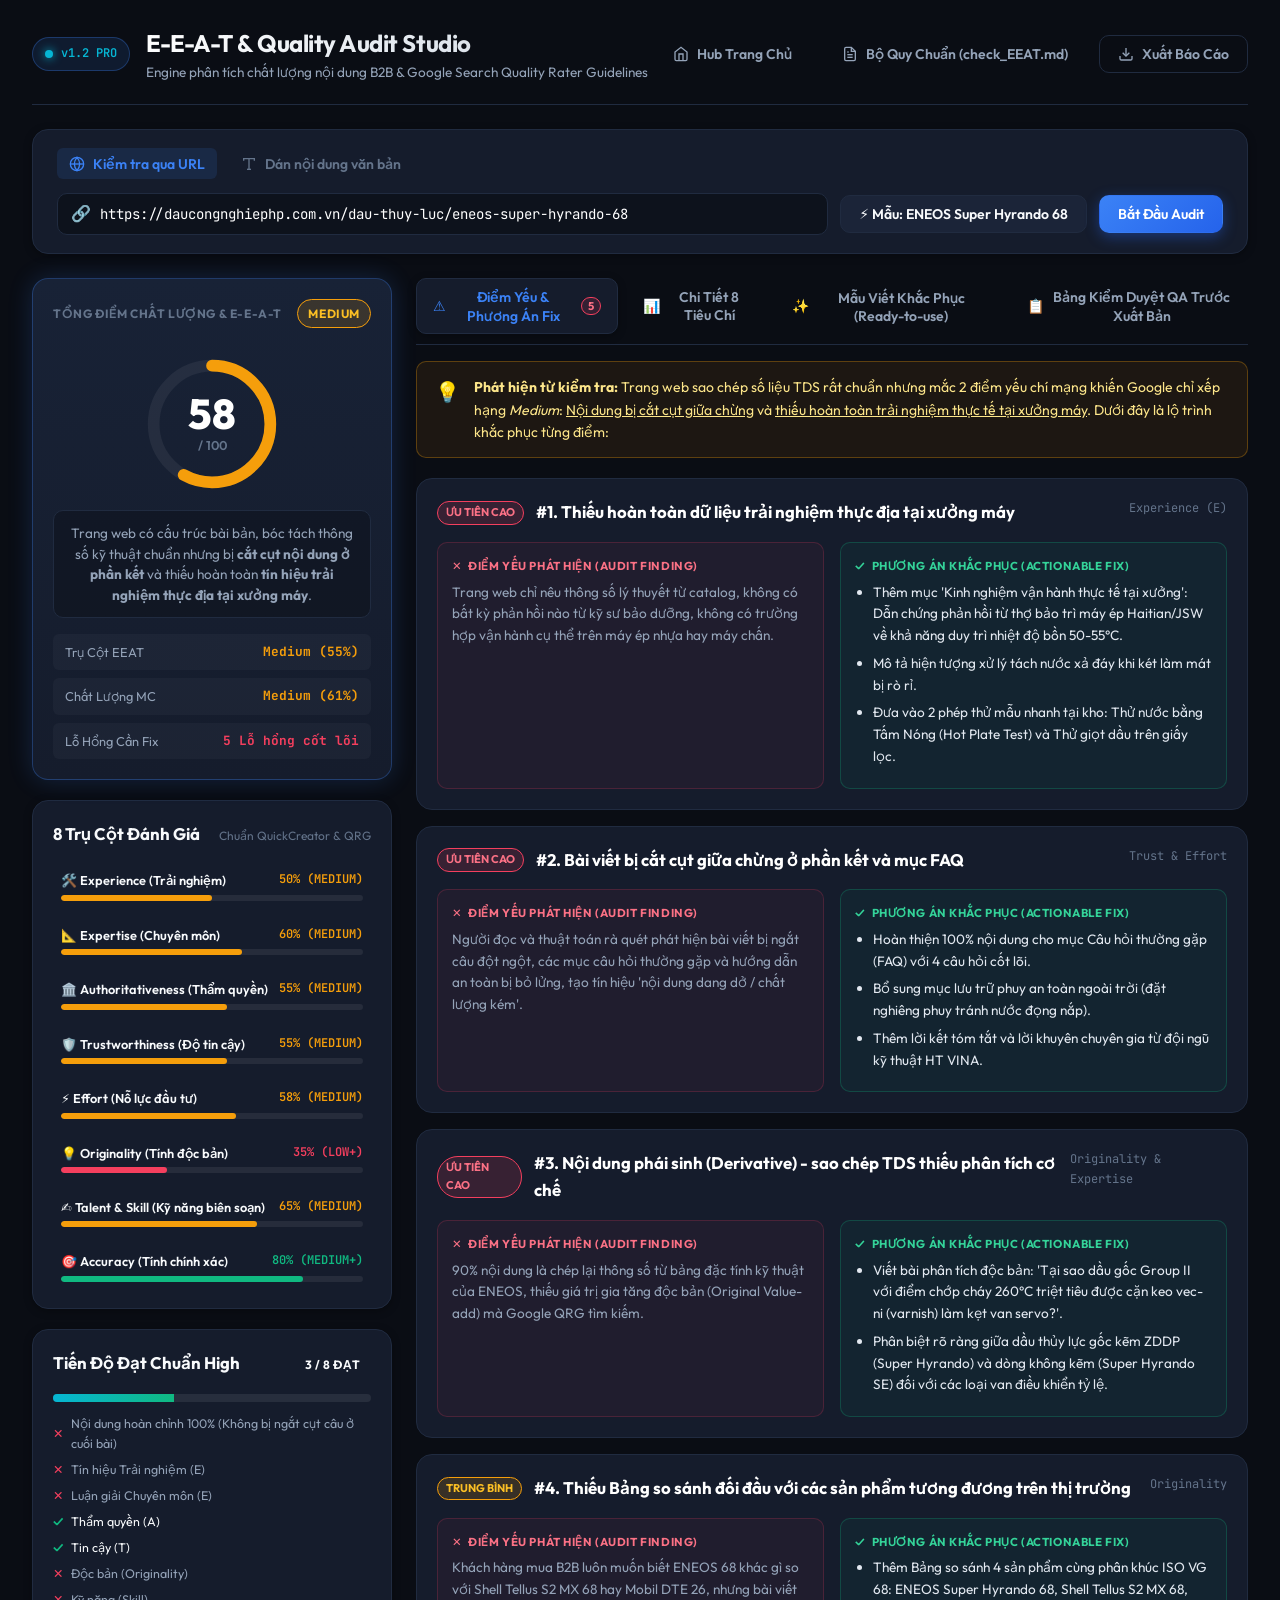
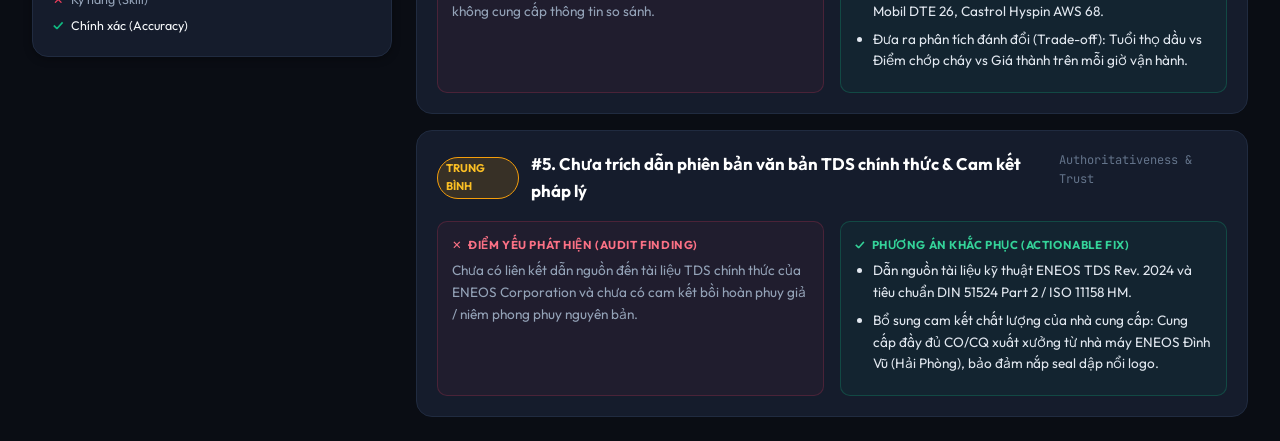
==== eeat_app/index.html @ ae37e8a3 "fix: bundle eeat_app directly into repo and add /eeat/ endpoint" ====
<!DOCTYPE html>
<html lang="vi">
<head>
  <meta charset="UTF-8">
  <meta name="viewport" content="width=device-width, initial-scale=1.0">
  <title>EEAT & Content Quality Audit Studio | Industrial B2B</title>
  <link rel="preconnect" href="https://fonts.googleapis.com">
  <link rel="preconnect" href="https://fonts.gstatic.com" crossorigin>
  <link href="https://fonts.googleapis.com/css2?family=Outfit:wght@300;400;500;600;700;800&family=JetBrains+Mono:wght@400;500;600&family=Plus+Jakarta+Sans:wght@400;500;600;700&display=swap" rel="stylesheet">
  <link rel="stylesheet" href="style.css">
</head>
<body class="dark-theme">
  <div class="app-container">
    <!-- Header -->
    <header class="app-header">
      <div class="header-left">
        <div class="brand-badge">
          <div class="brand-pulse"></div>
          <span class="brand-version">v1.2 PRO</span>
        </div>
        <div class="brand-title-wrap">
          <h1>E-E-A-T & Quality Audit Studio</h1>
          <p class="subtitle">Engine phân tích chất lượng nội dung B2B & Google Search Quality Rater Guidelines</p>
        </div>
      </div>
      <div class="header-right">
        <a href="/" target="_top" class="btn btn-ghost" title="Quay về Claude & Multi-Agent Hub">
          <svg width="16" height="16" viewBox="0 0 24 24" fill="none" stroke="currentColor" stroke-width="2"><path d="M3 9l9-7 9 7v11a2 2 0 0 1-2 2H5a2 2 0 0 1-2-2z"></path><polyline points="9 22 9 12 15 12 15 22"></polyline></svg>
          Hub Trang Chủ
        </a>
        <a href="../check_EEAT.md" target="_blank" class="btn btn-ghost">
          <svg width="16" height="16" viewBox="0 0 24 24" fill="none" stroke="currentColor" stroke-width="2"><path d="M14 2H6a2 2 0 0 0-2 2v16a2 2 0 0 0 2 2h12a2 2 0 0 0 2-2V8z"></path><polyline points="14 2 14 8 20 8"></polyline><line x1="16" y1="13" x2="8" y2="13"></line><line x1="16" y1="17" x2="8" y2="17"></line><polyline points="10 9 9 9 8 9"></polyline></svg>
          Bộ Quy Chuẩn (check_EEAT.md)
        </a>
        <button id="btnExportMd" class="btn btn-outline">
          <svg width="16" height="16" viewBox="0 0 24 24" fill="none" stroke="currentColor" stroke-width="2"><path d="M21 15v4a2 2 0 0 1-2 2H5a2 2 0 0 1-2-2v-4"></path><polyline points="7 10 12 15 17 10"></polyline><line x1="12" y1="15" x2="12" y2="3"></line></svg>
          Xuất Báo Cáo
        </button>
      </div>
    </header>

    <!-- Audit Input Control Bar -->
    <section class="audit-input-section card">
      <div class="input-tabs">
        <button class="tab-btn active" data-tab="url-mode">
          <svg width="16" height="16" viewBox="0 0 24 24" fill="none" stroke="currentColor" stroke-width="2"><circle cx="12" cy="12" r="10"></circle><line x1="2" y1="12" x2="22" y2="12"></line><path d="M12 2a15.3 15.3 0 0 1 4 10 15.3 15.3 0 0 1-4 10 15.3 15.3 0 0 1-4-10 15.3 15.3 0 0 1 4-10z"></path></svg>
          Kiểm tra qua URL
        </button>
        <button class="tab-btn" data-tab="content-mode">
          <svg width="16" height="16" viewBox="0 0 24 24" fill="none" stroke="currentColor" stroke-width="2"><polyline points="4 7 4 4 20 4 20 7"></polyline><line x1="9" y1="20" x2="15" y2="20"></line><line x1="12" y1="4" x2="12" y2="20"></line></svg>
          Dán nội dung văn bản
        </button>
      </div>

      <div class="tab-content" id="tabUrlContent">
        <div class="input-row">
          <div class="input-field-wrap url-wrap">
            <span class="input-icon">🔗</span>
            <input type="text" id="targetUrlInput" placeholder="Nhập đường dẫn trang web (https://...)" value="https://daucongnghiephp.com.vn/dau-thuy-luc/eneos-super-hyrando-68">
          </div>
          <button id="btnLoadPreset" class="btn btn-secondary" title="Nạp nhanh kết quả kiểm tra mẫu ENEOS 68">
            ⚡ Mẫu: ENEOS Super Hyrando 68
          </button>
          <button id="btnRunAudit" class="btn btn-primary pulse-btn">
            <span class="btn-spinner hidden" id="auditSpinner"></span>
            <span class="btn-text">Bắt Đầu Audit</span>
          </button>
        </div>
      </div>

      <div class="tab-content hidden" id="tabTextContent">
        <div class="textarea-field-wrap">
          <textarea id="textContentInput" rows="5" placeholder="Dán toàn bộ văn bản hoặc mã Markdown của bài viết cần kiểm tra vào đây..."></textarea>
          <div class="textarea-footer">
            <span id="charCount">0 từ</span>
            <button id="btnRunAuditText" class="btn btn-primary">Phân Tích Nội Dung Này</button>
          </div>
        </div>
      </div>
    </section>

    <!-- Main Dashboard Area -->
    <main class="dashboard-grid">
      <!-- Left Column: Hero Score & Metrics -->
      <aside class="dashboard-sidebar">
        <!-- Hero Score Card -->
        <div class="card hero-score-card">
          <div class="score-card-header">
            <span class="card-eyebrow">TỔNG ĐIỂM CHẤT LƯỢNG & E-E-A-T</span>
            <span class="badge badge-medium" id="ratingBadge">MEDIUM</span>
          </div>

          <div class="radial-gauge-container">
            <div class="radial-gauge">
              <svg viewBox="0 0 120 120">
                <circle class="gauge-bg" cx="60" cy="60" r="50"></circle>
                <circle class="gauge-fill" id="gaugeProgress" cx="60" cy="60" r="50"></circle>
              </svg>
              <div class="gauge-value-wrap">
                <span class="gauge-number" id="overallScoreVal">58</span>
                <span class="gauge-unit">/ 100</span>
              </div>
            </div>
          </div>

          <div class="score-summary-box">
            <p id="scoreVerdict">Trang có nền tảng thông số kỹ thuật chuẩn nhưng bị <strong>cắt cụt nội dung</strong> và thiếu <strong>dữ liệu trải nghiệm thực địa</strong>.</p>
          </div>

          <div class="meta-stat-pills">
            <div class="pill">
              <span class="pill-label">Trụ Cột EEAT</span>
              <span class="pill-value text-amber" id="eeatSubScore">Medium (55%)</span>
            </div>
            <div class="pill">
              <span class="pill-label">Chất Lượng MC</span>
              <span class="pill-value text-amber" id="mcSubScore">Medium (61%)</span>
            </div>
            <div class="pill">
              <span class="pill-label">Lỗ Hổng Cần Fix</span>
              <span class="pill-value text-danger" id="flawsCount">5 Lỗi cốt lõi</span>
            </div>
          </div>
        </div>

        <!-- Dimension Quick Breakdown -->
        <div class="card dimensions-summary-card">
          <div class="section-title-wrap">
            <h3>8 Trụ Cột Đánh Giá</h3>
            <span class="text-muted text-xs">Chuẩn QuickCreator & QRG</span>
          </div>

          <div class="dimension-bars-list" id="dimensionsBarList">
            <!-- Rendered dynamically by JS -->
          </div>
        </div>

        <!-- Quick QA Checklist Status -->
        <div class="card mini-checklist-card">
          <div class="section-title-wrap">
            <h3>Tiến Độ Đạt Chuẩn High</h3>
            <span class="badge badge-sm badge-info" id="qaChecklistRatio">3 / 8 Đạt</span>
          </div>
          <div class="progress-bar-wrap">
            <div class="progress-bar-fill" id="qaProgressBar" style="width: 37.5%;"></div>
          </div>
          <ul class="mini-qa-list" id="miniQaList">
            <!-- Rendered by JS -->
          </ul>
        </div>
      </aside>

      <!-- Right Main: Detailed Tabs & Remediation Engine -->
      <section class="dashboard-main">
        <!-- View Navigation Tabs -->
        <div class="view-nav-tabs">
          <button class="nav-tab active" data-view="weaknesses-view">
            <span class="nav-tab-icon">⚠️</span>
            Điểm Yếu & Phương Án Fix
            <span class="tab-badge" id="weaknessBadgeCount">5</span>
          </button>
          <button class="nav-tab" data-view="dimensions-detail-view">
            <span class="nav-tab-icon">📊</span>
            Chi Tiết 8 Tiêu Chí
          </button>
          <button class="nav-tab" data-view="remediation-generator-view">
            <span class="nav-tab-icon">✨</span>
            Mẫu Viết Khắc Phục (Ready-to-use)
          </button>
          <button class="nav-tab" data-view="qa-audit-view">
            <span class="nav-tab-icon">📋</span>
            Bảng Kiểm Duyệt QA Trước Xuất Bản
          </button>
        </div>

        <!-- View 1: Weaknesses & Remediation Roadmap -->
        <div class="view-panel active" id="weaknesses-view">
          <div class="action-alert-banner">
            <div class="alert-icon">💡</div>
            <div class="alert-content">
              <strong>Phát hiện từ kiểm tra:</strong> Trang web sao chép số liệu TDS rất chuẩn nhưng mắc 2 điểm yếu chí mạng khiến Google chỉ xếp hạng <em>Medium</em>: <u>Nội dung bị cắt cụt giữa chừng</u> và <u>thiếu hoàn toàn trải nghiệm thực tế tại xưởng máy</u>. Dưới đây là lộ trình khắc phục từng điểm:
            </div>
          </div>

          <div class="issues-container" id="issuesListContainer">
            <!-- Dynamically injected issues with fixes -->
          </div>
        </div>

        <!-- View 2: Detailed 8 Dimensions Audit -->
        <div class="view-panel" id="dimensions-detail-view">
          <div class="dimensions-cards-grid" id="dimensionsCardsContainer">
            <!-- Dynamically injected dimension cards -->
          </div>
        </div>

        <!-- View 3: Remediation Generator (Ready-to-use prose snippets) -->
        <div class="view-panel" id="remediation-generator-view">
          <div class="prose-generator-intro card mb-4">
            <div class="section-title-wrap">
              <h3>Đoạn Văn Mẫu Khắc Phục Triệt Để 5 Lỗ Hổng</h3>
              <p class="text-muted text-sm">Các đoạn văn bản kỹ thuật được thiết kế chuẩn cấu trúc 4 nhịp (Ý kiến người thật -> Lời khuyên nhà phân phối -> Căn cứ TDS -> Kêu gọi hành động) để dán trực tiếp vào bài viết:</p>
            </div>
          </div>

          <div class="prose-snippets-list" id="proseSnippetsContainer">
            <!-- Dynamically injected snippets -->
          </div>
        </div>

        <!-- View 4: QA Checklist -->
        <div class="view-panel" id="qa-audit-view">
          <div class="card qa-audit-card">
            <div class="section-title-wrap">
              <h3>Checklist Kiểm Duyệt Biên Tập (Editorial QA Checklist)</h3>
              <p class="text-muted text-sm">Tích chọn các hạng mục đã hoàn thiện để nâng điểm bài viết từ 58 (Medium) lên 90+ (High / Top 1 SERP):</p>
            </div>
            
            <div class="interactive-checklist" id="interactiveChecklist">
              <!-- Dynamically injected QA items -->
            </div>
          </div>
        </div>
      </section>
    </main>
  </div>

  <!-- Export Report Modal -->
  <div class="modal-backdrop hidden" id="exportModal">
    <div class="modal-card">
      <div class="modal-header">
        <h3>Báo Cáo Kiểm Định Chất Lượng & E-E-A-T</h3>
        <button class="modal-close-btn" id="btnCloseModal">&times;</button>
      </div>
      <div class="modal-body">
        <textarea id="markdownExportArea" rows="14" readonly class="code-area"></textarea>
      </div>
      <div class="modal-footer">
        <button id="btnCopyReport" class="btn btn-secondary">Sao Chép Markdown</button>
        <button id="btnDownloadMd" class="btn btn-primary">Tải Tệp .md</button>
      </div>
    </div>
  </div>

  <script src="app.js"></script>
</body>
</html>
---- eeat_app/style.css ----
:root {
  --bg-primary: #0a0d14;
  --bg-secondary: #101622;
  --bg-card: #151c2c;
  --bg-card-hover: #1b2438;
  --bg-input: #0d121c;
  
  --border-subtle: #202b40;
  --border-focus: #3b82f6;
  --border-glow: rgba(59, 130, 246, 0.35);

  --text-primary: #f8fafc;
  --text-secondary: #94a3b8;
  --text-muted: #64748b;
  --text-white: #ffffff;

  --accent-blue: #3b82f6;
  --accent-cyan: #06b6d4;
  --accent-emerald: #10b981;
  --accent-amber: #f59e0b;
  --accent-rose: #f43f5e;
  --accent-purple: #8b5cf6;

  --badge-high-bg: rgba(16, 185, 129, 0.15);
  --badge-high-border: #10b981;
  --badge-high-text: #34d399;

  --badge-med-bg: rgba(245, 158, 11, 0.15);
  --badge-med-border: #f59e0b;
  --badge-med-text: #fbbf24;

  --badge-low-bg: rgba(244, 63, 94, 0.15);
  --badge-low-border: #f43f5e;
  --badge-low-text: #fb7185;

  --font-sans: 'Outfit', 'Plus Jakarta Sans', system-ui, -apple-system, sans-serif;
  --font-mono: 'JetBrains Mono', monospace;

  --radius-sm: 6px;
  --radius-md: 10px;
  --radius-lg: 16px;
  --radius-full: 9999px;

  --shadow-sm: 0 2px 8px rgba(0,0,0,0.3);
  --shadow-md: 0 8px 24px rgba(0,0,0,0.45);
  --shadow-lg: 0 16px 40px rgba(0,0,0,0.6);
  --shadow-glow: 0 0 24px rgba(59, 130, 246, 0.2);
}

* {
  box-sizing: border-box;
  margin: 0;
  padding: 0;
}

body {
  font-family: var(--font-sans);
  background-color: var(--bg-primary);
  color: var(--text-primary);
  line-height: 1.6;
  min-height: 100vh;
  padding: 24px 32px;
  -webkit-font-smoothing: antialiased;
}

.app-container {
  max-width: 1440px;
  margin: 0 auto;
  display: flex;
  flex-direction: column;
  gap: 24px;
}

/* Header */
.app-header {
  display: flex;
  justify-content: space-between;
  align-items: center;
  padding-bottom: 20px;
  border-bottom: 1px solid var(--border-subtle);
}

.header-left {
  display: flex;
  align-items: center;
  gap: 16px;
}

.brand-badge {
  display: flex;
  align-items: center;
  gap: 8px;
  background: rgba(59, 130, 246, 0.12);
  border: 1px solid rgba(59, 130, 246, 0.3);
  padding: 6px 12px;
  border-radius: var(--radius-full);
}

.brand-pulse {
  width: 8px;
  height: 8px;
  background: var(--accent-cyan);
  border-radius: 50%;
  box-shadow: 0 0 10px var(--accent-cyan);
  animation: pulse 2s infinite;
}

@keyframes pulse {
  0%, 100% { opacity: 1; transform: scale(1); }
  50% { opacity: 0.4; transform: scale(0.85); }
}

.brand-version {
  font-family: var(--font-mono);
  font-size: 0.75rem;
  font-weight: 600;
  color: var(--accent-cyan);
}

.brand-title-wrap h1 {
  font-size: 1.5rem;
  font-weight: 700;
  letter-spacing: -0.02em;
  background: linear-gradient(135deg, #ffffff 0%, #cbd5e1 100%);
  -webkit-background-clip: text;
  -webkit-text-fill-color: transparent;
}

.brand-title-wrap .subtitle {
  font-size: 0.85rem;
  color: var(--text-secondary);
}

.header-right {
  display: flex;
  align-items: center;
  gap: 12px;
}

/* Buttons */
.btn {
  display: inline-flex;
  align-items: center;
  gap: 8px;
  font-family: var(--font-sans);
  font-size: 0.875rem;
  font-weight: 600;
  padding: 9px 18px;
  border-radius: var(--radius-md);
  border: 1px solid transparent;
  cursor: pointer;
  transition: all 0.2s ease;
  text-decoration: none;
  white-space: nowrap;
}

.btn-primary {
  background: linear-gradient(135deg, var(--accent-blue) 0%, #2563eb 100%);
  color: #fff;
  box-shadow: 0 4px 14px rgba(37, 99, 235, 0.4);
}

.btn-primary:hover {
  background: linear-gradient(135deg, #60a5fa 0%, var(--accent-blue) 100%);
  box-shadow: 0 6px 20px rgba(37, 99, 235, 0.6);
  transform: translateY(-1px);
}

.btn-secondary {
  background: var(--bg-card-hover);
  color: var(--text-primary);
  border-color: var(--border-subtle);
}

.btn-secondary:hover {
  background: #25334f;
  border-color: var(--accent-blue);
  color: #fff;
}

.btn-outline {
  background: transparent;
  color: var(--text-secondary);
  border-color: var(--border-subtle);
}

.btn-outline:hover {
  color: #fff;
  border-color: var(--text-secondary);
  background: rgba(255, 255, 255, 0.05);
}

.btn-ghost {
  background: transparent;
  color: var(--text-secondary);
}

.btn-ghost:hover {
  color: var(--accent-cyan);
}

/* Card Container */
.card {
  background: var(--bg-card);
  border: 1px solid var(--border-subtle);
  border-radius: var(--radius-lg);
  padding: 20px;
  box-shadow: var(--shadow-sm);
  transition: border-color 0.2s ease, box-shadow 0.2s ease;
}

.card:hover {
  border-color: rgba(59, 130, 246, 0.3);
}

/* Input Section */
.audit-input-section {
  padding: 18px 24px;
}

.input-tabs {
  display: flex;
  gap: 12px;
  margin-bottom: 14px;
}

.tab-btn {
  background: transparent;
  border: none;
  color: var(--text-muted);
  font-family: var(--font-sans);
  font-size: 0.875rem;
  font-weight: 600;
  padding: 6px 12px;
  border-radius: var(--radius-sm);
  cursor: pointer;
  display: inline-flex;
  align-items: center;
  gap: 8px;
  transition: all 0.2s;
}

.tab-btn.active {
  color: var(--accent-blue);
  background: rgba(59, 130, 246, 0.12);
}

.input-row {
  display: flex;
  align-items: center;
  gap: 12px;
}

.input-field-wrap {
  flex: 1;
  position: relative;
  display: flex;
  align-items: center;
}

.input-icon {
  position: absolute;
  left: 14px;
  font-size: 1rem;
}

.input-field-wrap input {
  width: 100%;
  background: var(--bg-input);
  border: 1px solid var(--border-subtle);
  border-radius: var(--radius-md);
  padding: 11px 16px 11px 42px;
  color: #fff;
  font-family: var(--font-mono);
  font-size: 0.875rem;
  transition: all 0.2s;
}

.input-field-wrap input:focus {
  outline: none;
  border-color: var(--border-focus);
  box-shadow: 0 0 0 3px rgba(59, 130, 246, 0.2);
}

.textarea-field-wrap textarea {
  width: 100%;
  background: var(--bg-input);
  border: 1px solid var(--border-subtle);
  border-radius: var(--radius-md);
  padding: 12px 16px;
  color: #fff;
  font-family: var(--font-sans);
  font-size: 0.875rem;
  resize: vertical;
}

.textarea-footer {
  display: flex;
  justify-content: space-between;
  align-items: center;
  margin-top: 10px;
}

/* Dashboard Layout */
.dashboard-grid {
  display: grid;
  grid-template-columns: 360px 1fr;
  gap: 24px;
  align-items: start;
}

/* Left Sidebar */
.dashboard-sidebar {
  display: flex;
  flex-direction: column;
  gap: 20px;
}

/* Hero Score Card */
.hero-score-card {
  display: flex;
  flex-direction: column;
  align-items: center;
  text-align: center;
  position: relative;
  overflow: hidden;
  background: linear-gradient(180deg, #182236 0%, var(--bg-card) 100%);
  border: 1px solid rgba(59, 130, 246, 0.3);
  box-shadow: var(--shadow-glow);
}

.score-card-header {
  width: 100%;
  display: flex;
  justify-content: space-between;
  align-items: center;
  margin-bottom: 16px;
}

.card-eyebrow {
  font-size: 0.75rem;
  font-weight: 700;
  letter-spacing: 0.05em;
  color: var(--text-muted);
}

.badge {
  font-size: 0.75rem;
  font-weight: 700;
  padding: 4px 10px;
  border-radius: var(--radius-full);
  letter-spacing: 0.05em;
  text-transform: uppercase;
}

.badge-high {
  background: var(--badge-high-bg);
  border: 1px solid var(--badge-high-border);
  color: var(--badge-high-text);
}

.badge-medium {
  background: var(--badge-med-bg);
  border: 1px solid var(--badge-med-border);
  color: var(--badge-med-text);
}

.badge-low {
  background: var(--badge-low-bg);
  border: 1px solid var(--badge-low-border);
  color: var(--badge-low-text);
}

.radial-gauge-container {
  margin: 10px 0 16px;
}

.radial-gauge {
  width: 140px;
  height: 140px;
  position: relative;
}

.radial-gauge svg {
  transform: rotate(-90deg);
  width: 100%;
  height: 100%;
}

.gauge-bg {
  fill: none;
  stroke: rgba(255, 255, 255, 0.06);
  stroke-width: 10;
}

.gauge-fill {
  fill: none;
  stroke: var(--accent-amber);
  stroke-width: 10;
  stroke-linecap: round;
  stroke-dasharray: 314.16;
  stroke-dashoffset: 131.95; /* 314.16 * (1 - 0.58) */
  transition: stroke-dashoffset 1s ease, stroke 0.5s ease;
}

.gauge-value-wrap {
  position: absolute;
  inset: 0;
  display: flex;
  flex-direction: column;
  justify-content: center;
  align-items: center;
}

.gauge-number {
  font-size: 2.6rem;
  font-weight: 800;
  line-height: 1;
  color: #fff;
  font-family: var(--font-sans);
}

.gauge-unit {
  font-size: 0.8rem;
  font-weight: 600;
  color: var(--text-muted);
}

.score-summary-box {
  background: rgba(0, 0, 0, 0.25);
  border: 1px solid var(--border-subtle);
  border-radius: var(--radius-md);
  padding: 12px 14px;
  margin-bottom: 16px;
  font-size: 0.85rem;
  color: var(--text-secondary);
  line-height: 1.5;
}

.meta-stat-pills {
  width: 100%;
  display: flex;
  flex-direction: column;
  gap: 8px;
}

.pill {
  display: flex;
  justify-content: space-between;
  align-items: center;
  background: rgba(255, 255, 255, 0.03);
  padding: 8px 12px;
  border-radius: var(--radius-sm);
  font-size: 0.8rem;
}

.pill-label {
  color: var(--text-secondary);
}

.pill-value {
  font-weight: 700;
  font-family: var(--font-mono);
}

.text-amber { color: var(--accent-amber); }
.text-emerald { color: var(--accent-emerald); }
.text-danger { color: var(--accent-rose); }
.text-blue { color: var(--accent-blue); }

/* Dimension Bars List */
.section-title-wrap {
  display: flex;
  justify-content: space-between;
  align-items: baseline;
  margin-bottom: 16px;
}

.section-title-wrap h3 {
  font-size: 1.05rem;
  font-weight: 700;
}

.dimension-bars-list {
  display: flex;
  flex-direction: column;
  gap: 12px;
}

.dim-bar-item {
  display: flex;
  flex-direction: column;
  gap: 4px;
  cursor: pointer;
  padding: 6px 8px;
  border-radius: var(--radius-sm);
  transition: background 0.2s;
}

.dim-bar-item:hover {
  background: rgba(255, 255, 255, 0.04);
}

.dim-bar-header {
  display: flex;
  justify-content: space-between;
  font-size: 0.8rem;
}

.dim-name {
  font-weight: 600;
  color: var(--text-primary);
}

.dim-score-badge {
  font-family: var(--font-mono);
  font-weight: 600;
  font-size: 0.75rem;
}

.bar-track {
  width: 100%;
  height: 6px;
  background: rgba(255, 255, 255, 0.07);
  border-radius: var(--radius-full);
  overflow: hidden;
}

.bar-fill {
  height: 100%;
  border-radius: var(--radius-full);
  transition: width 0.8s ease;
}

/* Mini QA Card */
.progress-bar-wrap {
  width: 100%;
  height: 8px;
  background: rgba(255, 255, 255, 0.08);
  border-radius: var(--radius-full);
  margin-bottom: 12px;
  overflow: hidden;
}

.progress-bar-fill {
  height: 100%;
  background: linear-gradient(90deg, var(--accent-cyan), var(--accent-emerald));
  transition: width 0.4s ease;
}

.mini-qa-list {
  list-style: none;
  display: flex;
  flex-direction: column;
  gap: 6px;
  font-size: 0.78rem;
}

.mini-qa-item {
  display: flex;
  align-items: center;
  gap: 8px;
  color: var(--text-secondary);
}

.mini-qa-item.passed {
  color: var(--text-primary);
}

.mini-qa-item.passed::before {
  content: "✓";
  color: var(--accent-emerald);
  font-weight: bold;
}

.mini-qa-item.failed::before {
  content: "✕";
  color: var(--accent-rose);
  font-weight: bold;
}

/* Right Main Panels */
.dashboard-main {
  display: flex;
  flex-direction: column;
  gap: 16px;
}

/* Navigation Tabs */
.view-nav-tabs {
  display: flex;
  gap: 8px;
  border-bottom: 1px solid var(--border-subtle);
  padding-bottom: 10px;
}

.nav-tab {
  display: inline-flex;
  align-items: center;
  gap: 8px;
  background: transparent;
  border: 1px solid transparent;
  color: var(--text-secondary);
  font-family: var(--font-sans);
  font-size: 0.875rem;
  font-weight: 600;
  padding: 8px 16px;
  border-radius: var(--radius-md);
  cursor: pointer;
  transition: all 0.2s ease;
}

.nav-tab:hover {
  color: var(--text-primary);
  background: rgba(255, 255, 255, 0.04);
}

.nav-tab.active {
  background: var(--bg-card);
  border-color: var(--border-subtle);
  color: var(--accent-blue);
  box-shadow: var(--shadow-sm);
}

.tab-badge {
  background: var(--badge-low-bg);
  border: 1px solid var(--badge-low-border);
  color: var(--badge-low-text);
  font-size: 0.7rem;
  font-weight: 700;
  padding: 1px 6px;
  border-radius: var(--radius-full);
}

.view-panel {
  display: none;
  animation: fadeIn 0.3s ease;
}

.view-panel.active {
  display: block;
}

@keyframes fadeIn {
  from { opacity: 0; transform: translateY(6px); }
  to { opacity: 1; transform: translateY(0); }
}

/* Alert Banner */
.action-alert-banner {
  display: flex;
  align-items: flex-start;
  gap: 14px;
  background: rgba(245, 158, 11, 0.08);
  border: 1px solid rgba(245, 158, 11, 0.3);
  border-radius: var(--radius-md);
  padding: 14px 18px;
  margin-bottom: 20px;
  font-size: 0.875rem;
  color: #fde68a;
}

.alert-icon {
  font-size: 1.25rem;
}

/* Issues Container */
.issues-container {
  display: flex;
  flex-direction: column;
  gap: 16px;
}

.issue-card {
  background: var(--bg-card);
  border: 1px solid var(--border-subtle);
  border-radius: var(--radius-lg);
  padding: 20px;
  display: flex;
  flex-direction: column;
  gap: 16px;
  position: relative;
  transition: border-color 0.2s;
}

.issue-card:hover {
  border-color: var(--accent-amber);
}

.issue-header {
  display: flex;
  justify-content: space-between;
  align-items: flex-start;
}

.issue-title-wrap {
  display: flex;
  align-items: center;
  gap: 12px;
}

.issue-priority {
  font-size: 0.7rem;
  font-weight: 700;
  padding: 2px 8px;
  border-radius: var(--radius-full);
  text-transform: uppercase;
}

.priority-high {
  background: rgba(244, 63, 94, 0.15);
  border: 1px solid #f43f5e;
  color: #fb7185;
}

.priority-medium {
  background: rgba(245, 158, 11, 0.15);
  border: 1px solid #f59e0b;
  color: #fbbf24;
}

.issue-title {
  font-size: 1.05rem;
  font-weight: 700;
  color: #fff;
}

.issue-dimension-tag {
  font-size: 0.75rem;
  font-family: var(--font-mono);
  color: var(--text-muted);
}

.issue-body-grid {
  display: grid;
  grid-template-columns: 1fr 1fr;
  gap: 16px;
}

.issue-finding-box {
  background: rgba(244, 63, 94, 0.05);
  border: 1px solid rgba(244, 63, 94, 0.2);
  border-radius: var(--radius-md);
  padding: 14px;
}

.issue-box-label {
  font-size: 0.72rem;
  font-weight: 700;
  text-transform: uppercase;
  letter-spacing: 0.05em;
  margin-bottom: 6px;
  display: flex;
  align-items: center;
  gap: 6px;
}

.finding-label { color: #fb7185; }
.remedy-label { color: #34d399; }

.issue-finding-box p {
  font-size: 0.85rem;
  color: var(--text-secondary);
}

.issue-remedy-box {
  background: rgba(16, 185, 129, 0.05);
  border: 1px solid rgba(16, 185, 129, 0.25);
  border-radius: var(--radius-md);
  padding: 14px;
}

.issue-remedy-box ul {
  padding-left: 18px;
  font-size: 0.85rem;
  color: #e2e8f0;
}

.issue-remedy-box li {
  margin-bottom: 6px;
}

.issue-action-bar {
  display: flex;
  justify-content: flex-end;
  border-top: 1px solid rgba(255, 255, 255, 0.05);
  padding-top: 10px;
}

/* Dimensions Cards Grid */
.dimensions-cards-grid {
  display: grid;
  grid-template-columns: 1fr 1fr;
  gap: 16px;
}

.dim-card {
  background: var(--bg-card);
  border: 1px solid var(--border-subtle);
  border-radius: var(--radius-lg);
  padding: 20px;
  display: flex;
  flex-direction: column;
  gap: 12px;
}

.dim-card-top {
  display: flex;
  justify-content: space-between;
  align-items: center;
}

.dim-card-title {
  font-size: 1rem;
  font-weight: 700;
  color: #fff;
}

.dim-card-weight {
  font-size: 0.75rem;
  color: var(--text-muted);
}

.dim-card-finding {
  font-size: 0.85rem;
  color: var(--text-secondary);
  line-height: 1.5;
}

.dim-card-fixes {
  background: rgba(0, 0, 0, 0.2);
  border-radius: var(--radius-sm);
  padding: 10px 12px;
  font-size: 0.8rem;
}

.dim-card-fixes strong {
  color: var(--accent-cyan);
  display: block;
  margin-bottom: 4px;
}

/* Prose Snippets */
.prose-snippets-list {
  display: flex;
  flex-direction: column;
  gap: 20px;
}

.prose-snippet-card {
  background: var(--bg-card);
  border: 1px solid var(--border-subtle);
  border-radius: var(--radius-lg);
  padding: 22px;
}

.snippet-header {
  display: flex;
  justify-content: space-between;
  align-items: center;
  margin-bottom: 14px;
}

.snippet-tag {
  font-size: 0.75rem;
  font-weight: 700;
  color: var(--accent-cyan);
  background: rgba(6, 182, 212, 0.12);
  border: 1px solid rgba(6, 182, 212, 0.3);
  padding: 3px 10px;
  border-radius: var(--radius-full);
}

.snippet-content {
  background: #090d16;
  border: 1px solid var(--border-subtle);
  border-radius: var(--radius-md);
  padding: 18px;
  font-size: 0.88rem;
  line-height: 1.7;
  color: #e2e8f0;
  position: relative;
}

.snippet-content blockquote {
  border-left: 3px solid var(--accent-blue);
  padding-left: 14px;
  margin: 10px 0;
  color: #cbd5e1;
}

.snippet-content table {
  width: 100%;
  border-collapse: collapse;
  margin: 12px 0;
  font-size: 0.82rem;
}

.snippet-content th, .snippet-content td {
  border: 1px solid #243049;
  padding: 8px 10px;
  text-align: left;
}

.snippet-content th {
  background: #141c2c;
  color: #93c5fd;
}

/* Interactive Checklist */
.interactive-checklist {
  display: flex;
  flex-direction: column;
  gap: 12px;
  margin-top: 16px;
}

.checklist-row {
  display: flex;
  align-items: flex-start;
  gap: 14px;
  background: rgba(255, 255, 255, 0.02);
  border: 1px solid var(--border-subtle);
  border-radius: var(--radius-md);
  padding: 14px 18px;
  cursor: pointer;
  transition: all 0.2s ease;
}

.checklist-row:hover {
  background: rgba(255, 255, 255, 0.05);
  border-color: var(--accent-blue);
}

.checklist-row.checked {
  background: rgba(16, 185, 129, 0.06);
  border-color: rgba(16, 185, 129, 0.4);
}

.checklist-checkbox {
  width: 20px;
  height: 20px;
  accent-color: var(--accent-emerald);
  cursor: pointer;
  margin-top: 2px;
}

.checklist-info h4 {
  font-size: 0.95rem;
  font-weight: 600;
  color: #fff;
  margin-bottom: 4px;
}

.checklist-info p {
  font-size: 0.82rem;
  color: var(--text-secondary);
}

/* Modal */
.modal-backdrop {
  position: fixed;
  inset: 0;
  background: rgba(0, 0, 0, 0.75);
  backdrop-filter: blur(6px);
  display: flex;
  justify-content: center;
  align-items: center;
  z-index: 1000;
}

.modal-backdrop.hidden {
  display: none;
}

.modal-card {
  width: 720px;
  max-width: 90vw;
  background: var(--bg-card);
  border: 1px solid var(--border-subtle);
  border-radius: var(--radius-lg);
  padding: 24px;
  box-shadow: var(--shadow-lg);
}

.modal-header {
  display: flex;
  justify-content: space-between;
  align-items: center;
  margin-bottom: 16px;
}

.modal-close-btn {
  background: transparent;
  border: none;
  color: var(--text-muted);
  font-size: 1.5rem;
  cursor: pointer;
}

.modal-close-btn:hover { color: #fff; }

.code-area {
  width: 100%;
  background: #090d16;
  border: 1px solid var(--border-subtle);
  border-radius: var(--radius-md);
  padding: 14px;
  color: #a5b4fc;
  font-family: var(--font-mono);
  font-size: 0.82rem;
  resize: vertical;
}

.modal-footer {
  display: flex;
  justify-content: flex-end;
  gap: 12px;
  margin-top: 16px;
}

.hidden { display: none !important; }
.mb-4 { margin-bottom: 16px; }
.text-xs { font-size: 0.75rem; }
.text-sm { font-size: 0.85rem; }
.text-muted { color: var(--text-muted); }

/* Responsive adjustments */
@media (max-width: 1024px) {
  .dashboard-grid {
    grid-template-columns: 1fr;
  }
  .issue-body-grid {
    grid-template-columns: 1fr;
  }
  .dimensions-cards-grid {
    grid-template-columns: 1fr;
  }
}
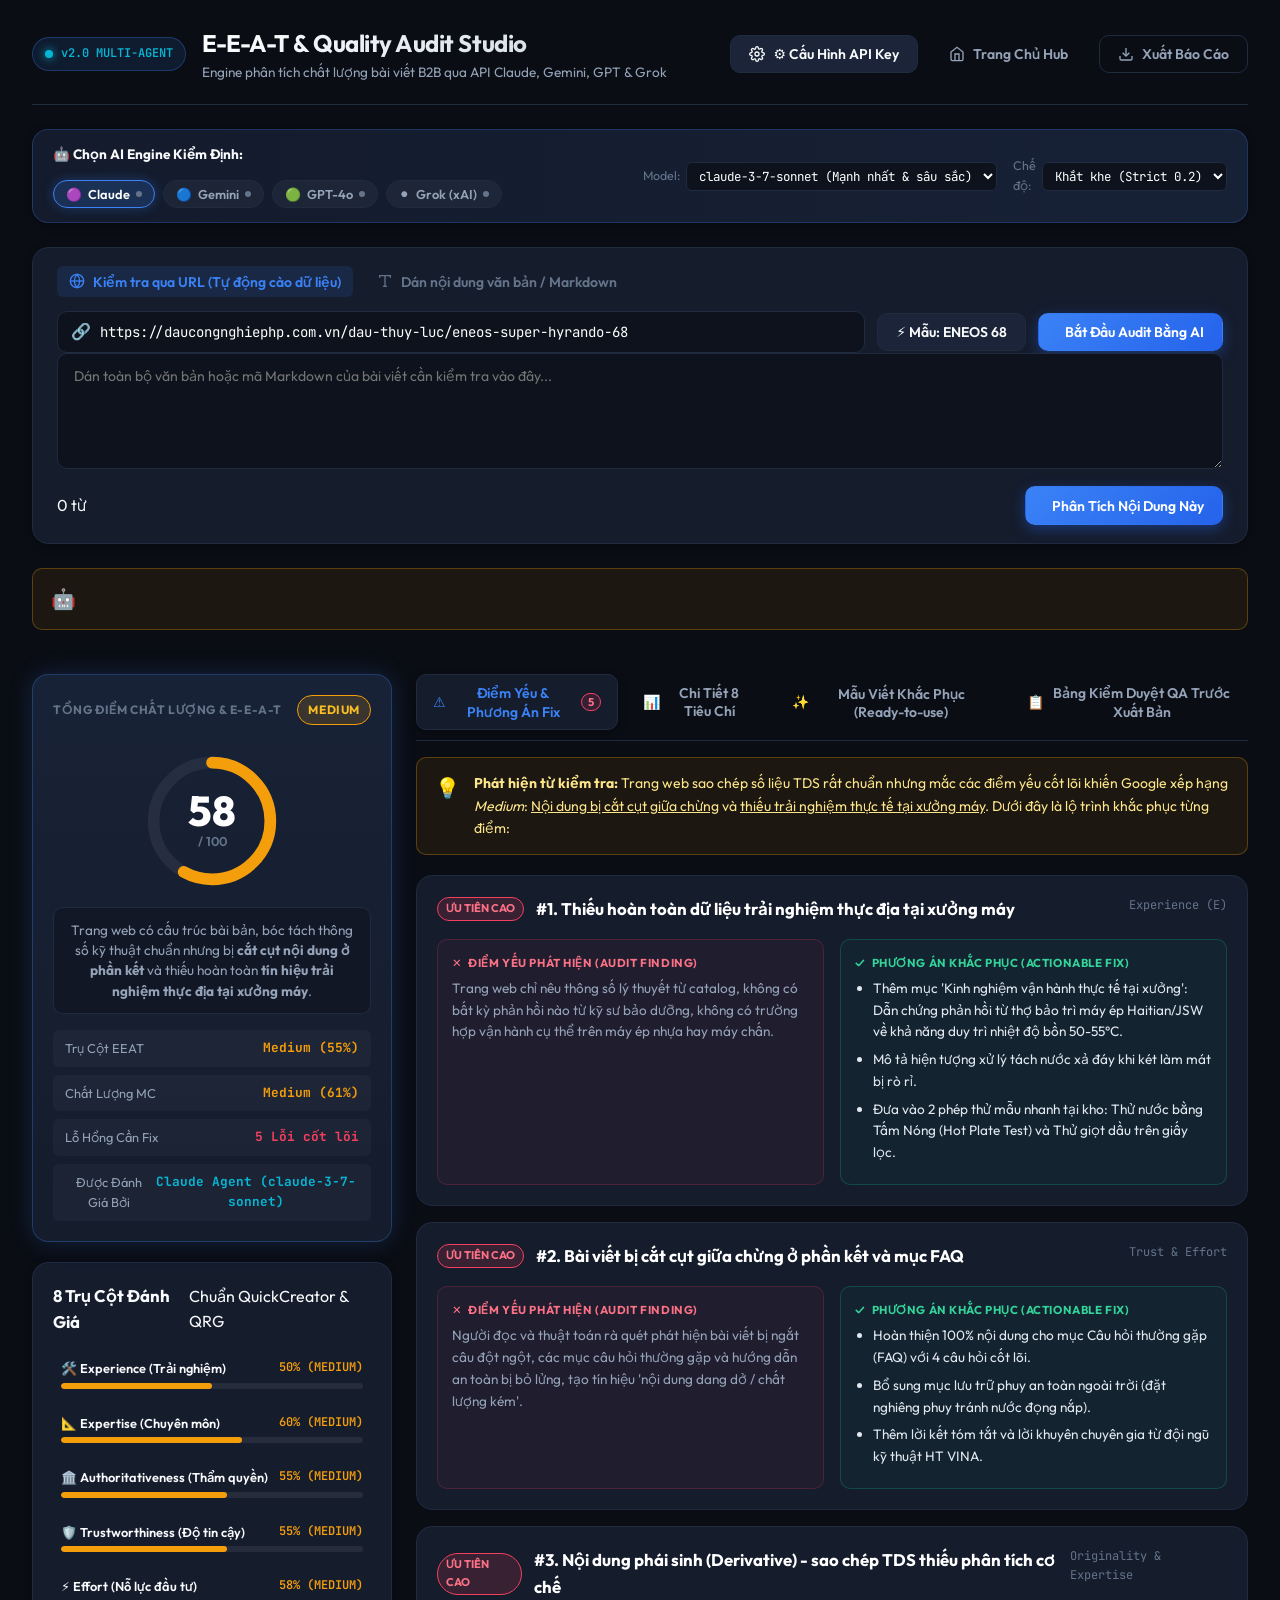
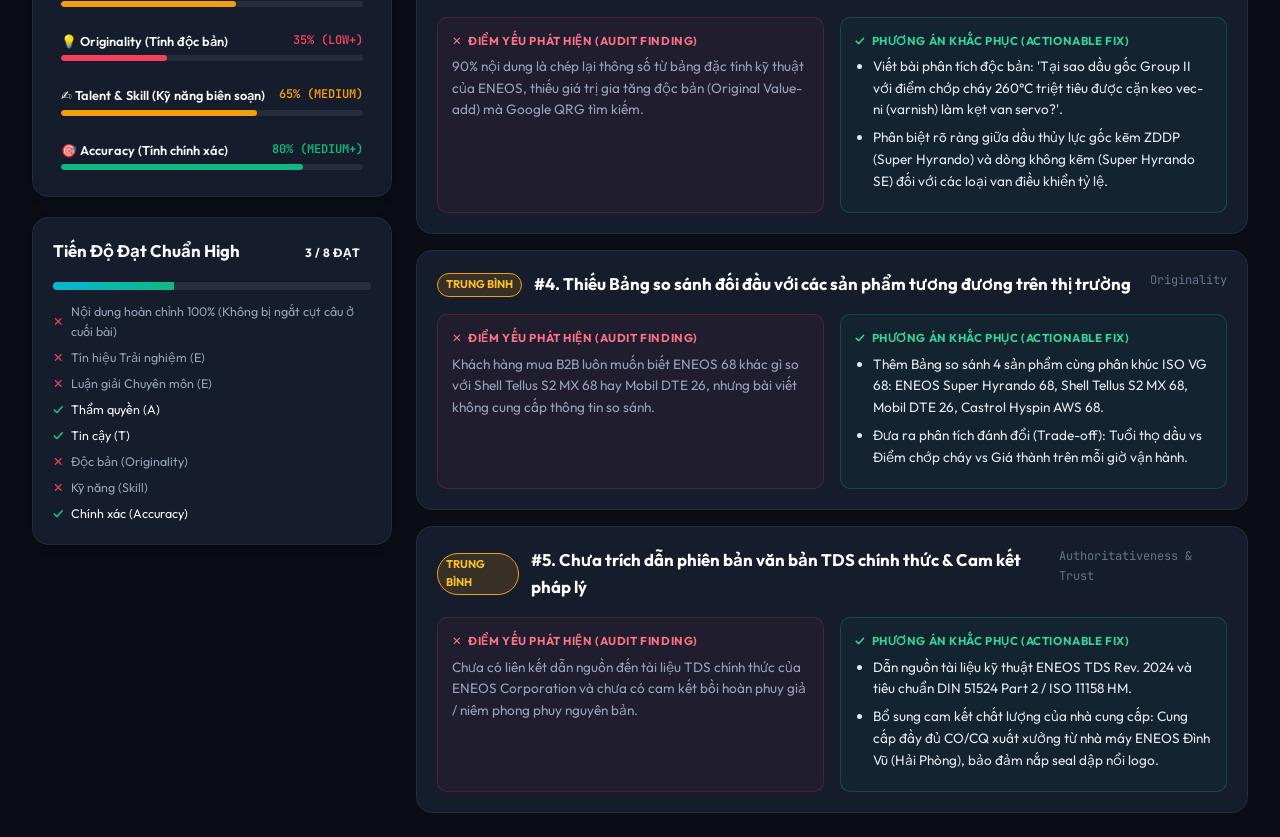
==== commit db71a507: "feat(eeat): integrate multi-agent EEAT audit engine with Claude, Gemini, GPT and Grok API" ====
--- a/eeat_app/index.html
+++ b/eeat_app/index.html
@@ -16,21 +16,21 @@
       <div class="header-left">
         <div class="brand-badge">
           <div class="brand-pulse"></div>
-          <span class="brand-version">v1.2 PRO</span>
+          <span class="brand-version">v2.0 MULTI-AGENT</span>
         </div>
         <div class="brand-title-wrap">
           <h1>E-E-A-T & Quality Audit Studio</h1>
-          <p class="subtitle">Engine phân tích chất lượng nội dung B2B & Google Search Quality Rater Guidelines</p>
+          <p class="subtitle">Engine phân tích chất lượng bài viết B2B qua API Claude, Gemini, GPT & Grok</p>
         </div>
       </div>
       <div class="header-right">
-        <a href="/" target="_top" class="btn btn-ghost" title="Quay về Claude & Multi-Agent Hub">
+        <button id="btnOpenApiKeyModal" class="btn btn-secondary" title="Thiết lập API Keys cho Claude, Gemini, GPT, Grok">
+          <svg width="16" height="16" viewBox="0 0 24 24" fill="none" stroke="currentColor" stroke-width="2"><circle cx="12" cy="12" r="3"></circle><path d="M19.4 15a1.65 1.65 0 0 0 .33 1.82l.06.06a2 2 0 0 1 0 2.83 2 2 0 0 1-2.83 0l-.06-.06a1.65 1.65 0 0 0-1.82-.33 1.65 1.65 0 0 0-1 1.51V21a2 2 0 0 1-2 2 2 2 0 0 1-2-2v-.09A1.65 1.65 0 0 0 9 19.4a1.65 1.65 0 0 0-1.82.33l-.06.06a2 2 0 0 1-2.83 0 2 2 0 0 1 0-2.83l.06-.06a1.65 1.65 0 0 0 .33-1.82 1.65 1.65 0 0 0-1.51-1H3a2 2 0 0 1-2-2 2 2 0 0 1 2-2h.09A1.65 1.65 0 0 0 4.6 9a1.65 1.65 0 0 0-.33-1.82l-.06-.06a2 2 0 0 1 0-2.83 2 2 0 0 1 2.83 0l.06.06a1.65 1.65 0 0 0 1.82.33H9a1.65 1.65 0 0 0 1-1.51V3a2 2 0 0 1 2-2 2 2 0 0 1 2 2v.09a1.65 1.65 0 0 0 1 1.51 1.65 1.65 0 0 0 1.82-.33l.06-.06a2 2 0 0 1 2.83 0 2 2 0 0 1 0 2.83l-.06.06a1.65 1.65 0 0 0-.33 1.82V9a1.65 1.65 0 0 0 1.51 1H21a2 2 0 0 1 2 2 2 2 0 0 1-2 2h-.09a1.65 1.65 0 0 0-1.51 1z"></path></svg>
+          ⚙️ Cấu Hình API Key
+        </button>
+        <a href="/" target="_top" class="btn btn-ghost" title="Quay về Claude Studio Hub">
           <svg width="16" height="16" viewBox="0 0 24 24" fill="none" stroke="currentColor" stroke-width="2"><path d="M3 9l9-7 9 7v11a2 2 0 0 1-2 2H5a2 2 0 0 1-2-2z"></path><polyline points="9 22 9 12 15 12 15 22"></polyline></svg>
-          Hub Trang Chủ
-        </a>
-        <a href="../check_EEAT.md" target="_blank" class="btn btn-ghost">
-          <svg width="16" height="16" viewBox="0 0 24 24" fill="none" stroke="currentColor" stroke-width="2"><path d="M14 2H6a2 2 0 0 0-2 2v16a2 2 0 0 0 2 2h12a2 2 0 0 0 2-2V8z"></path><polyline points="14 2 14 8 20 8"></polyline><line x1="16" y1="13" x2="8" y2="13"></line><line x1="16" y1="17" x2="8" y2="17"></line><polyline points="10 9 9 9 8 9"></polyline></svg>
-          Bộ Quy Chuẩn (check_EEAT.md)
+          Trang Chủ Hub
         </a>
         <button id="btnExportMd" class="btn btn-outline">
           <svg width="16" height="16" viewBox="0 0 24 24" fill="none" stroke="currentColor" stroke-width="2"><path d="M21 15v4a2 2 0 0 1-2 2H5a2 2 0 0 1-2-2v-4"></path><polyline points="7 10 12 15 17 10"></polyline><line x1="12" y1="15" x2="12" y2="3"></line></svg>
@@ -39,16 +39,61 @@
       </div>
     </header>
 
+    <!-- AI Agent Selector Bar -->
+    <section class="ai-agent-control-bar card">
+      <div class="ai-bar-left">
+        <span class="control-label">🤖 Chọn AI Engine Kiểm Định:</span>
+        <div class="ai-agent-pills" id="aiAgentPills">
+          <button class="agent-pill active" data-agent="claude">
+            <span class="agent-pill-icon">🟣</span>
+            <span class="agent-pill-name">Claude</span>
+            <span class="key-status-dot" id="dot-claude" title="Trạng thái API Key"></span>
+          </button>
+          <button class="agent-pill" data-agent="gemini">
+            <span class="agent-pill-icon">🔵</span>
+            <span class="agent-pill-name">Gemini</span>
+            <span class="key-status-dot" id="dot-gemini" title="Trạng thái API Key"></span>
+          </button>
+          <button class="agent-pill" data-agent="gpt_code">
+            <span class="agent-pill-icon">🟢</span>
+            <span class="agent-pill-name">GPT-4o</span>
+            <span class="key-status-dot" id="dot-gpt_code" title="Trạng thái API Key"></span>
+          </button>
+          <button class="agent-pill" data-agent="grok">
+            <span class="agent-pill-icon">⚫</span>
+            <span class="agent-pill-name">Grok (xAI)</span>
+            <span class="key-status-dot" id="dot-grok" title="Trạng thái API Key"></span>
+          </button>
+        </div>
+      </div>
+
+      <div class="ai-bar-right">
+        <div class="model-select-group">
+          <label for="aiModelSelect" class="sub-label">Model:</label>
+          <select id="aiModelSelect" class="form-select-sm">
+            <!-- Populated via JS -->
+          </select>
+        </div>
+        <div class="temp-select-group">
+          <label for="aiTempSelect" class="sub-label">Chế độ:</label>
+          <select id="aiTempSelect" class="form-select-sm">
+            <option value="0.2" selected>Khắt khe (Strict 0.2)</option>
+            <option value="0.5">Tiêu chuẩn (0.5)</option>
+          </select>
+        </div>
+      </div>
+    </section>
+
     <!-- Audit Input Control Bar -->
     <section class="audit-input-section card">
       <div class="input-tabs">
         <button class="tab-btn active" data-tab="url-mode">
           <svg width="16" height="16" viewBox="0 0 24 24" fill="none" stroke="currentColor" stroke-width="2"><circle cx="12" cy="12" r="10"></circle><line x1="2" y1="12" x2="22" y2="12"></line><path d="M12 2a15.3 15.3 0 0 1 4 10 15.3 15.3 0 0 1-4 10 15.3 15.3 0 0 1-4-10 15.3 15.3 0 0 1 4-10z"></path></svg>
-          Kiểm tra qua URL
+          Kiểm tra qua URL (Tự động cào dữ liệu)
         </button>
         <button class="tab-btn" data-tab="content-mode">
           <svg width="16" height="16" viewBox="0 0 24 24" fill="none" stroke="currentColor" stroke-width="2"><polyline points="4 7 4 4 20 4 20 7"></polyline><line x1="9" y1="20" x2="15" y2="20"></line><line x1="12" y1="4" x2="12" y2="20"></line></svg>
-          Dán nội dung văn bản
+          Dán nội dung văn bản / Markdown
         </button>
       </div>
 
@@ -58,12 +103,12 @@
             <span class="input-icon">🔗</span>
             <input type="text" id="targetUrlInput" placeholder="Nhập đường dẫn trang web (https://...)" value="https://daucongnghiephp.com.vn/dau-thuy-luc/eneos-super-hyrando-68">
           </div>
-          <button id="btnLoadPreset" class="btn btn-secondary" title="Nạp nhanh kết quả kiểm tra mẫu ENEOS 68">
-            ⚡ Mẫu: ENEOS Super Hyrando 68
+          <button id="btnLoadPreset" class="btn btn-secondary" title="Nạp nhanh mẫu kiểm tra ENEOS 68">
+            ⚡ Mẫu: ENEOS 68
           </button>
           <button id="btnRunAudit" class="btn btn-primary pulse-btn">
             <span class="btn-spinner hidden" id="auditSpinner"></span>
-            <span class="btn-text">Bắt Đầu Audit</span>
+            <span class="btn-text" id="btnRunText">Bắt Đầu Audit Bằng AI</span>
           </button>
         </div>
       </div>
@@ -73,11 +118,20 @@
           <textarea id="textContentInput" rows="5" placeholder="Dán toàn bộ văn bản hoặc mã Markdown của bài viết cần kiểm tra vào đây..."></textarea>
           <div class="textarea-footer">
             <span id="charCount">0 từ</span>
-            <button id="btnRunAuditText" class="btn btn-primary">Phân Tích Nội Dung Này</button>
+            <button id="btnRunAuditText" class="btn btn-primary">
+              <span class="btn-spinner hidden" id="auditSpinner2"></span>
+              <span>Phân Tích Nội Dung Này</span>
+            </button>
           </div>
         </div>
       </div>
     </section>
+
+    <!-- Notification / Status Banner -->
+    <div id="aiExecutionNotice" class="action-alert-banner hidden">
+      <div class="alert-icon" id="aiNoticeIcon">🤖</div>
+      <div class="alert-content" id="aiNoticeText"></div>
+    </div>
 
     <!-- Main Dashboard Area -->
     <main class="dashboard-grid">
@@ -120,6 +174,10 @@
               <span class="pill-label">Lỗ Hổng Cần Fix</span>
               <span class="pill-value text-danger" id="flawsCount">5 Lỗi cốt lõi</span>
             </div>
+            <div class="pill">
+              <span class="pill-label">Được Đánh Giá Bởi</span>
+              <span class="pill-value text-cyan" id="analyzedByBadge">🟣 Claude 3.7</span>
+            </div>
           </div>
         </div>
 
@@ -178,7 +236,7 @@
           <div class="action-alert-banner">
             <div class="alert-icon">💡</div>
             <div class="alert-content">
-              <strong>Phát hiện từ kiểm tra:</strong> Trang web sao chép số liệu TDS rất chuẩn nhưng mắc 2 điểm yếu chí mạng khiến Google chỉ xếp hạng <em>Medium</em>: <u>Nội dung bị cắt cụt giữa chừng</u> và <u>thiếu hoàn toàn trải nghiệm thực tế tại xưởng máy</u>. Dưới đây là lộ trình khắc phục từng điểm:
+              <strong>Phát hiện từ kiểm tra:</strong> Trang web sao chép số liệu TDS rất chuẩn nhưng mắc các điểm yếu cốt lõi khiến Google xếp hạng <em>Medium</em>: <u>Nội dung bị cắt cụt giữa chừng</u> và <u>thiếu trải nghiệm thực tế tại xưởng máy</u>. Dưới đây là lộ trình khắc phục từng điểm:
             </div>
           </div>
 
@@ -198,7 +256,7 @@
         <div class="view-panel" id="remediation-generator-view">
           <div class="prose-generator-intro card mb-4">
             <div class="section-title-wrap">
-              <h3>Đoạn Văn Mẫu Khắc Phục Triệt Để 5 Lỗ Hổng</h3>
+              <h3>Đoạn Văn Mẫu Khắc Phục Triệt Để Các Lỗ Hổng</h3>
               <p class="text-muted text-sm">Các đoạn văn bản kỹ thuật được thiết kế chuẩn cấu trúc 4 nhịp (Ý kiến người thật -> Lời khuyên nhà phân phối -> Căn cứ TDS -> Kêu gọi hành động) để dán trực tiếp vào bài viết:</p>
             </div>
           </div>
@@ -213,7 +271,7 @@
           <div class="card qa-audit-card">
             <div class="section-title-wrap">
               <h3>Checklist Kiểm Duyệt Biên Tập (Editorial QA Checklist)</h3>
-              <p class="text-muted text-sm">Tích chọn các hạng mục đã hoàn thiện để nâng điểm bài viết từ 58 (Medium) lên 90+ (High / Top 1 SERP):</p>
+              <p class="text-muted text-sm">Tích chọn các hạng mục đã hoàn thiện để nâng điểm bài viết từ Medium lên 90+ (High / Top 1 SERP):</p>
             </div>
             
             <div class="interactive-checklist" id="interactiveChecklist">
@@ -223,6 +281,74 @@
         </div>
       </section>
     </main>
+  </div>
+
+  <!-- API Key Settings Modal -->
+  <div class="modal-backdrop hidden" id="apiKeyModal">
+    <div class="modal-card">
+      <div class="modal-header">
+        <h3>⚙️ Cấu Hình API Key Cho 4 AI Agents</h3>
+        <button class="modal-close-btn" id="btnCloseApiKeyModal">&times;</button>
+      </div>
+      <div class="modal-body">
+        <p class="text-sm text-muted mb-4">Nhập API Key để hệ thống kết nối trực tiếp phân tích bài viết qua Claude, Gemini, GPT hoặc Grok. API Key được mã hóa và lưu tại <code>config/agents_config.json</code> trên server.</p>
+        
+        <div class="api-key-form-list">
+          <div class="api-key-row">
+            <div class="api-key-label-wrap">
+              <span class="agent-icon">🟣</span>
+              <strong>Anthropic Claude</strong>
+              <span class="text-xs text-muted">(ANTHROPIC_API_KEY)</span>
+            </div>
+            <div class="api-input-wrap">
+              <input type="password" id="inputKeyClaude" placeholder="sk-ant-api..." class="api-input">
+              <button class="btn btn-xs btn-outline btn-save-key" data-agent="claude">Lưu Key</button>
+            </div>
+          </div>
+
+          <div class="api-key-row">
+            <div class="api-key-label-wrap">
+              <span class="agent-icon">🔵</span>
+              <strong>Google Gemini</strong>
+              <span class="text-xs text-muted">(GEMINI_API_KEY)</span>
+            </div>
+            <div class="api-input-wrap">
+              <input type="password" id="inputKeyGemini" placeholder="AIzaSy..." class="api-input">
+              <button class="btn btn-xs btn-outline btn-save-key" data-agent="gemini">Lưu Key</button>
+            </div>
+          </div>
+
+          <div class="api-key-row">
+            <div class="api-key-label-wrap">
+              <span class="agent-icon">🟢</span>
+              <strong>OpenAI GPT</strong>
+              <span class="text-xs text-muted">(OPENAI_API_KEY)</span>
+            </div>
+            <div class="api-input-wrap">
+              <input type="password" id="inputKeyGpt" placeholder="sk-proj-..." class="api-input">
+              <button class="btn btn-xs btn-outline btn-save-key" data-agent="gpt_code">Lưu Key</button>
+            </div>
+          </div>
+
+          <div class="api-key-row">
+            <div class="api-key-label-wrap">
+              <span class="agent-icon">⚫</span>
+              <strong>xAI Grok</strong>
+              <span class="text-xs text-muted">(XAI_API_KEY)</span>
+            </div>
+            <div class="api-input-wrap">
+              <input type="password" id="inputKeyGrok" placeholder="xai-..." class="api-input">
+              <button class="btn btn-xs btn-outline btn-save-key" data-agent="grok">Lưu Key</button>
+            </div>
+          </div>
+        </div>
+
+        <div id="apiKeySaveStatus" class="mt-4 text-xs text-muted"></div>
+      </div>
+      <div class="modal-footer">
+        <button id="btnCloseApiKeyModal2" class="btn btn-primary">Xong</button>
+      </div>
+    </div>
   </div>
 
   <!-- Export Report Modal -->
--- a/eeat_app/style.css
+++ b/eeat_app/style.css
@@ -1012,18 +1012,160 @@
   resize: vertical;
 }
 
-.modal-footer {
-  display: flex;
-  justify-content: flex-end;
-  gap: 12px;
-  margin-top: 16px;
-}
-
-.hidden { display: none !important; }
-.mb-4 { margin-bottom: 16px; }
-.text-xs { font-size: 0.75rem; }
-.text-sm { font-size: 0.85rem; }
-.text-muted { color: var(--text-muted); }
+/* AI Agent Control Bar */
+.ai-agent-control-bar {
+  display: flex;
+  justify-content: space-between;
+  align-items: center;
+  padding: 14px 20px;
+  background: linear-gradient(90deg, #131b2c 0%, #172136 100%);
+  border: 1px solid rgba(59, 130, 246, 0.25);
+}
+
+.ai-bar-left {
+  display: flex;
+  align-items: center;
+  gap: 14px;
+  flex-wrap: wrap;
+}
+
+.control-label {
+  font-size: 0.85rem;
+  font-weight: 700;
+  color: var(--text-primary);
+}
+
+.ai-agent-pills {
+  display: flex;
+  gap: 8px;
+}
+
+.agent-pill {
+  display: inline-flex;
+  align-items: center;
+  gap: 6px;
+  background: rgba(255, 255, 255, 0.04);
+  border: 1px solid var(--border-subtle);
+  border-radius: var(--radius-full);
+  padding: 5px 12px;
+  font-family: var(--font-sans);
+  font-size: 0.8rem;
+  font-weight: 600;
+  color: var(--text-secondary);
+  cursor: pointer;
+  transition: all 0.2s;
+}
+
+.agent-pill:hover {
+  background: rgba(255, 255, 255, 0.08);
+  color: #fff;
+}
+
+.agent-pill.active {
+  background: rgba(59, 130, 246, 0.2);
+  border-color: var(--accent-blue);
+  color: #fff;
+  box-shadow: 0 0 12px rgba(59, 130, 246, 0.3);
+}
+
+.key-status-dot {
+  width: 6px;
+  height: 6px;
+  border-radius: 50%;
+  background: var(--text-muted);
+}
+
+.key-status-dot.has-key {
+  background: var(--accent-emerald);
+  box-shadow: 0 0 6px var(--accent-emerald);
+}
+
+.ai-bar-right {
+  display: flex;
+  align-items: center;
+  gap: 16px;
+}
+
+.model-select-group, .temp-select-group {
+  display: flex;
+  align-items: center;
+  gap: 6px;
+}
+
+.sub-label {
+  font-size: 0.78rem;
+  color: var(--text-muted);
+}
+
+.form-select-sm {
+  background: var(--bg-input);
+  border: 1px solid var(--border-subtle);
+  border-radius: var(--radius-sm);
+  padding: 4px 8px;
+  color: #fff;
+  font-family: var(--font-mono);
+  font-size: 0.78rem;
+  outline: none;
+}
+
+.form-select-sm:focus {
+  border-color: var(--accent-blue);
+}
+
+.text-cyan { color: var(--accent-cyan); }
+.mt-4 { margin-top: 16px; }
+
+/* API Key Modal Form */
+.api-key-form-list {
+  display: flex;
+  flex-direction: column;
+  gap: 14px;
+}
+
+.api-key-row {
+  display: flex;
+  justify-content: space-between;
+  align-items: center;
+  gap: 16px;
+  background: rgba(255, 255, 255, 0.02);
+  border: 1px solid var(--border-subtle);
+  border-radius: var(--radius-md);
+  padding: 10px 14px;
+}
+
+.api-key-label-wrap {
+  display: flex;
+  align-items: center;
+  gap: 8px;
+  min-width: 180px;
+}
+
+.api-input-wrap {
+  flex: 1;
+  display: flex;
+  gap: 8px;
+}
+
+.api-input {
+  flex: 1;
+  background: var(--bg-input);
+  border: 1px solid var(--border-subtle);
+  border-radius: var(--radius-sm);
+  padding: 6px 10px;
+  color: #fff;
+  font-family: var(--font-mono);
+  font-size: 0.78rem;
+}
+
+.api-input:focus {
+  outline: none;
+  border-color: var(--accent-blue);
+}
+
+.btn-xs {
+  padding: 4px 10px;
+  font-size: 0.75rem;
+}
 
 /* Responsive adjustments */
 @media (max-width: 1024px) {
@@ -1036,4 +1178,10 @@
   .dimensions-cards-grid {
     grid-template-columns: 1fr;
   }
-}
+  .ai-agent-control-bar {
+    flex-direction: column;
+    align-items: flex-start;
+    gap: 12px;
+  }
+}
+
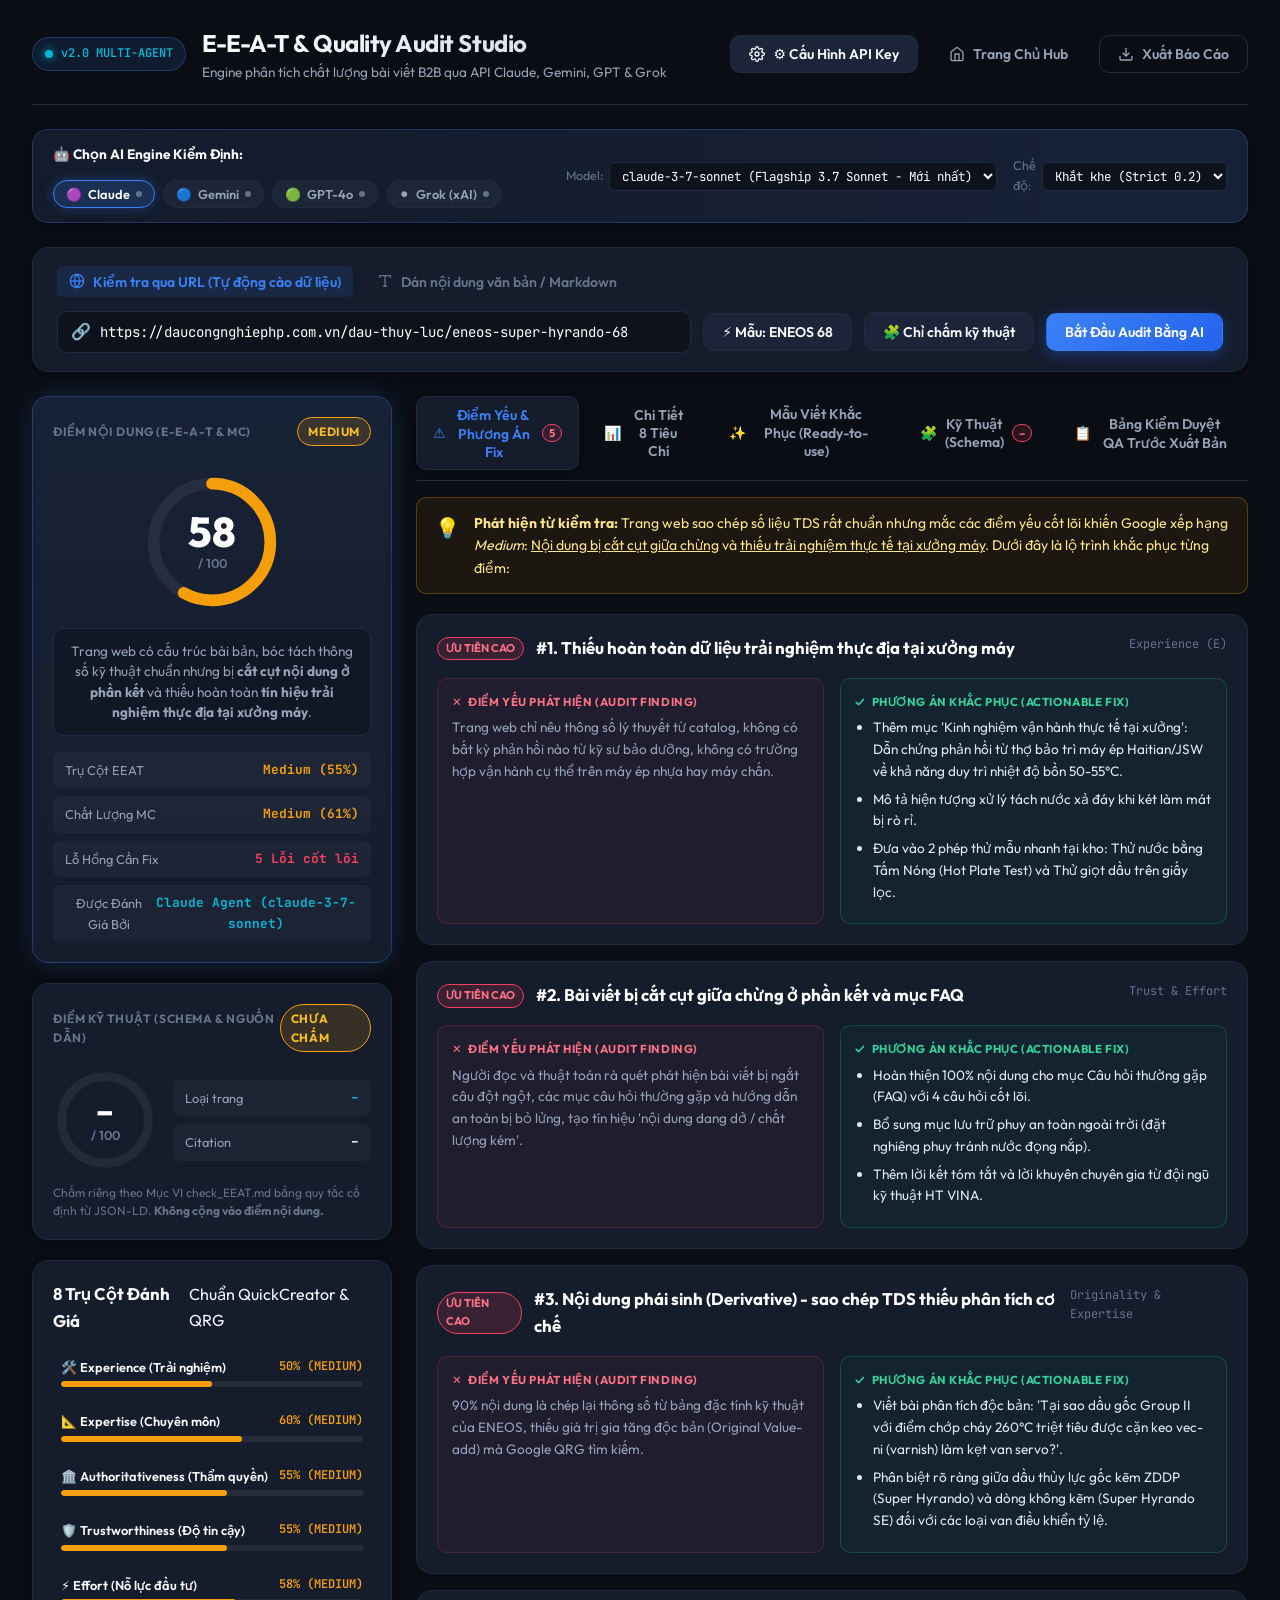
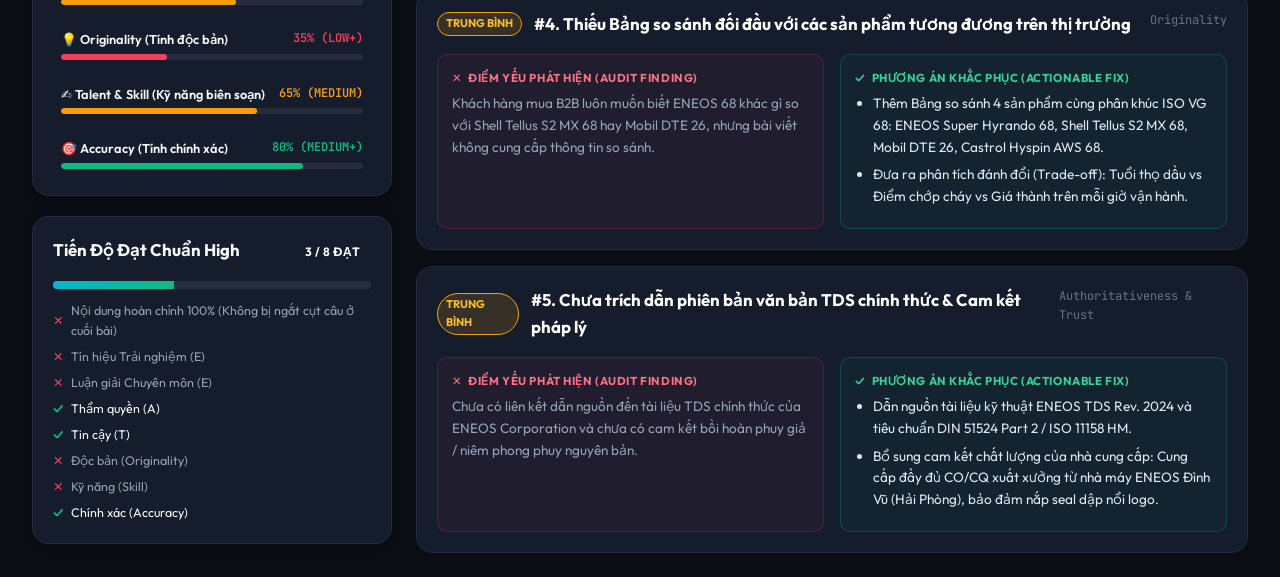
==== commit 99efdcb3: "feat(eeat): separate technical audit (section VI) from AI content score - Add app/tech_audit.py: rul" ====
--- a/eeat_app/index.html
+++ b/eeat_app/index.html
@@ -106,6 +106,10 @@
           <button id="btnLoadPreset" class="btn btn-secondary" title="Nạp nhanh mẫu kiểm tra ENEOS 68">
             ⚡ Mẫu: ENEOS 68
           </button>
+          <button id="btnRunTechOnly" class="btn btn-secondary" title="Chỉ chấm Điểm hoàn thiện kỹ thuật (schema, Article, citation), không gọi AI">
+            <span class="btn-spinner hidden" id="techSpinner"></span>
+            🧩 Chỉ chấm kỹ thuật
+          </button>
           <button id="btnRunAudit" class="btn btn-primary pulse-btn">
             <span class="btn-spinner hidden" id="auditSpinner"></span>
             <span class="btn-text" id="btnRunText">Bắt Đầu Audit Bằng AI</span>
@@ -140,7 +144,7 @@
         <!-- Hero Score Card -->
         <div class="card hero-score-card">
           <div class="score-card-header">
-            <span class="card-eyebrow">TỔNG ĐIỂM CHẤT LƯỢNG & E-E-A-T</span>
+            <span class="card-eyebrow">ĐIỂM NỘI DUNG (E-E-A-T &amp; MC)</span>
             <span class="badge badge-medium" id="ratingBadge">MEDIUM</span>
           </div>
 
@@ -181,6 +185,32 @@
           </div>
         </div>
 
+        <!-- Technical Score Card (thang điểm riêng, không cộng vào điểm nội dung) -->
+        <div class="card tech-score-card" id="techScoreCard">
+          <div class="score-card-header">
+            <span class="card-eyebrow">ĐIỂM KỸ THUẬT (SCHEMA &amp; NGUỒN DẪN)</span>
+            <span class="badge badge-medium" id="techStatusBadge">CHƯA CHẤM</span>
+          </div>
+          <div class="tech-score-row">
+            <div class="radial-gauge radial-gauge-sm">
+              <svg viewBox="0 0 120 120">
+                <circle class="gauge-bg" cx="60" cy="60" r="50"></circle>
+                <circle class="gauge-fill" id="techGaugeProgress" cx="60" cy="60" r="50" style="stroke-dashoffset: 314.16;"></circle>
+              </svg>
+              <div class="gauge-value-wrap">
+                <span class="gauge-number" id="techScoreVal">–</span>
+                <span class="gauge-unit">/ 100</span>
+              </div>
+            </div>
+            <div class="tech-score-meta">
+              <div class="pill"><span class="pill-label">Loại trang</span><span class="pill-value text-cyan" id="techPageType">–</span></div>
+              <div class="pill"><span class="pill-label">Citation</span><span class="pill-value" id="techCitationCount">–</span></div>
+            </div>
+          </div>
+          <p class="tech-cap-note hidden" id="techCapNote"></p>
+          <p class="tech-separate-note">Chấm riêng theo Mục VI check_EEAT.md bằng quy tắc cố định từ JSON-LD. <strong>Không cộng vào điểm nội dung.</strong></p>
+        </div>
+
         <!-- Dimension Quick Breakdown -->
         <div class="card dimensions-summary-card">
           <div class="section-title-wrap">
@@ -225,6 +255,11 @@
             <span class="nav-tab-icon">✨</span>
             Mẫu Viết Khắc Phục (Ready-to-use)
           </button>
+          <button class="nav-tab" data-view="technical-view">
+            <span class="nav-tab-icon">🧩</span>
+            Kỹ Thuật (Schema)
+            <span class="tab-badge" id="techIssueBadge">–</span>
+          </button>
           <button class="nav-tab" data-view="qa-audit-view">
             <span class="nav-tab-icon">📋</span>
             Bảng Kiểm Duyệt QA Trước Xuất Bản
@@ -263,6 +298,20 @@
 
           <div class="prose-snippets-list" id="proseSnippetsContainer">
             <!-- Dynamically injected snippets -->
+          </div>
+        </div>
+
+        <!-- View: Technical Audit (Mục VI) -->
+        <div class="view-panel" id="technical-view">
+          <div class="card mb-4">
+            <div class="section-title-wrap">
+              <h3>Điểm Hoàn Thiện Kỹ Thuật – Mục VI</h3>
+              <p class="text-muted text-sm">Thang điểm riêng 100, chấm theo loại trang: sản phẩm (P1–P9, không có Article) hoặc blog / báo giá (A1–A8, bắt buộc Article). Kết quả này báo song song, không cộng vào điểm nội dung.</p>
+            </div>
+            <div class="tech-scale" id="techScaleList"></div>
+          </div>
+          <div id="techDetailContainer">
+            <div class="card tech-empty">Chưa có kết quả. Nhập URL rồi bấm <strong>🧩 Chỉ chấm kỹ thuật</strong> hoặc <strong>Bắt Đầu Audit Bằng AI</strong>.</div>
           </div>
         </div>
 
--- a/eeat_app/style.css
+++ b/eeat_app/style.css
@@ -1185,3 +1185,97 @@
   }
 }
 
+
+/* ---------- Điểm kỹ thuật (Mục VI) ---------- */
+.tech-score-card { margin-top: 0; }
+.tech-score-row {
+  display: flex;
+  align-items: center;
+  gap: 16px;
+  margin: 12px 0;
+}
+.radial-gauge-sm {
+  width: 104px;
+  height: 104px;
+  flex-shrink: 0;
+}
+.radial-gauge-sm .gauge-number { font-size: 1.9rem; }
+.tech-score-meta {
+  flex: 1;
+  display: flex;
+  flex-direction: column;
+  gap: 8px;
+  min-width: 0;
+}
+.tech-cap-note {
+  font-size: 0.8rem;
+  color: var(--badge-low-text);
+  background: var(--badge-low-bg);
+  border: 1px solid var(--badge-low-border);
+  border-radius: var(--radius-sm);
+  padding: 8px 10px;
+  margin-bottom: 8px;
+  line-height: 1.45;
+}
+.tech-separate-note {
+  font-size: 0.75rem;
+  color: var(--text-muted);
+  line-height: 1.45;
+}
+.text-cyan { color: var(--accent-cyan); }
+.tech-scale {
+  display: grid;
+  grid-template-columns: repeat(4, minmax(0, 1fr));
+  gap: 8px;
+  margin-top: 12px;
+}
+.tech-scale-band {
+  border: 1px solid var(--border-subtle);
+  border-radius: var(--radius-sm);
+  padding: 8px 10px;
+  font-size: 0.78rem;
+  color: var(--text-secondary);
+  opacity: 0.6;
+}
+.tech-scale-band strong { display: block; color: var(--text-primary); font-size: 0.85rem; }
+.tech-scale-band.current { opacity: 1; border-color: var(--border-focus); box-shadow: var(--shadow-glow); }
+.tech-table-wrap { overflow-x: auto; }
+.tech-table {
+  width: 100%;
+  border-collapse: collapse;
+  font-size: 0.83rem;
+}
+.tech-table th, .tech-table td {
+  text-align: left;
+  padding: 9px 10px;
+  border-bottom: 1px solid var(--border-subtle);
+  vertical-align: top;
+}
+.tech-table th { color: var(--text-muted); font-weight: 600; font-size: 0.75rem; letter-spacing: 0.04em; }
+.tech-table td.num { font-family: var(--font-mono); white-space: nowrap; }
+.tech-status { font-weight: 700; white-space: nowrap; }
+.tech-status.pass { color: var(--accent-emerald); }
+.tech-status.partial { color: var(--accent-amber); }
+.tech-status.fail { color: var(--accent-rose); }
+.tech-status.na { color: var(--text-muted); }
+.tech-cite-list { list-style: none; padding: 0; margin: 0; display: flex; flex-direction: column; gap: 6px; }
+.tech-cite-list li {
+  display: flex;
+  gap: 10px;
+  align-items: baseline;
+  font-size: 0.8rem;
+  min-width: 0;
+}
+.tech-cite-list a { color: #38bdf8; overflow-wrap: anywhere; }
+.tech-cite-code { font-family: var(--font-mono); flex-shrink: 0; width: 68px; }
+.tech-cite-code.ok { color: var(--accent-emerald); }
+.tech-cite-code.dead { color: var(--accent-rose); }
+.tech-cite-code.unverified { color: var(--accent-amber); }
+.tech-notes { margin: 0; padding-left: 18px; font-size: 0.82rem; color: var(--text-secondary); line-height: 1.6; }
+.tech-empty { color: var(--text-secondary); font-size: 0.88rem; }
+.tech-block-title { font-size: 0.95rem; margin-bottom: 10px; }
+@media (max-width: 720px) {
+  .tech-scale { grid-template-columns: repeat(2, minmax(0, 1fr)); }
+}
+.hidden { display: none !important; }
+.mb-4 { margin-bottom: 16px; }
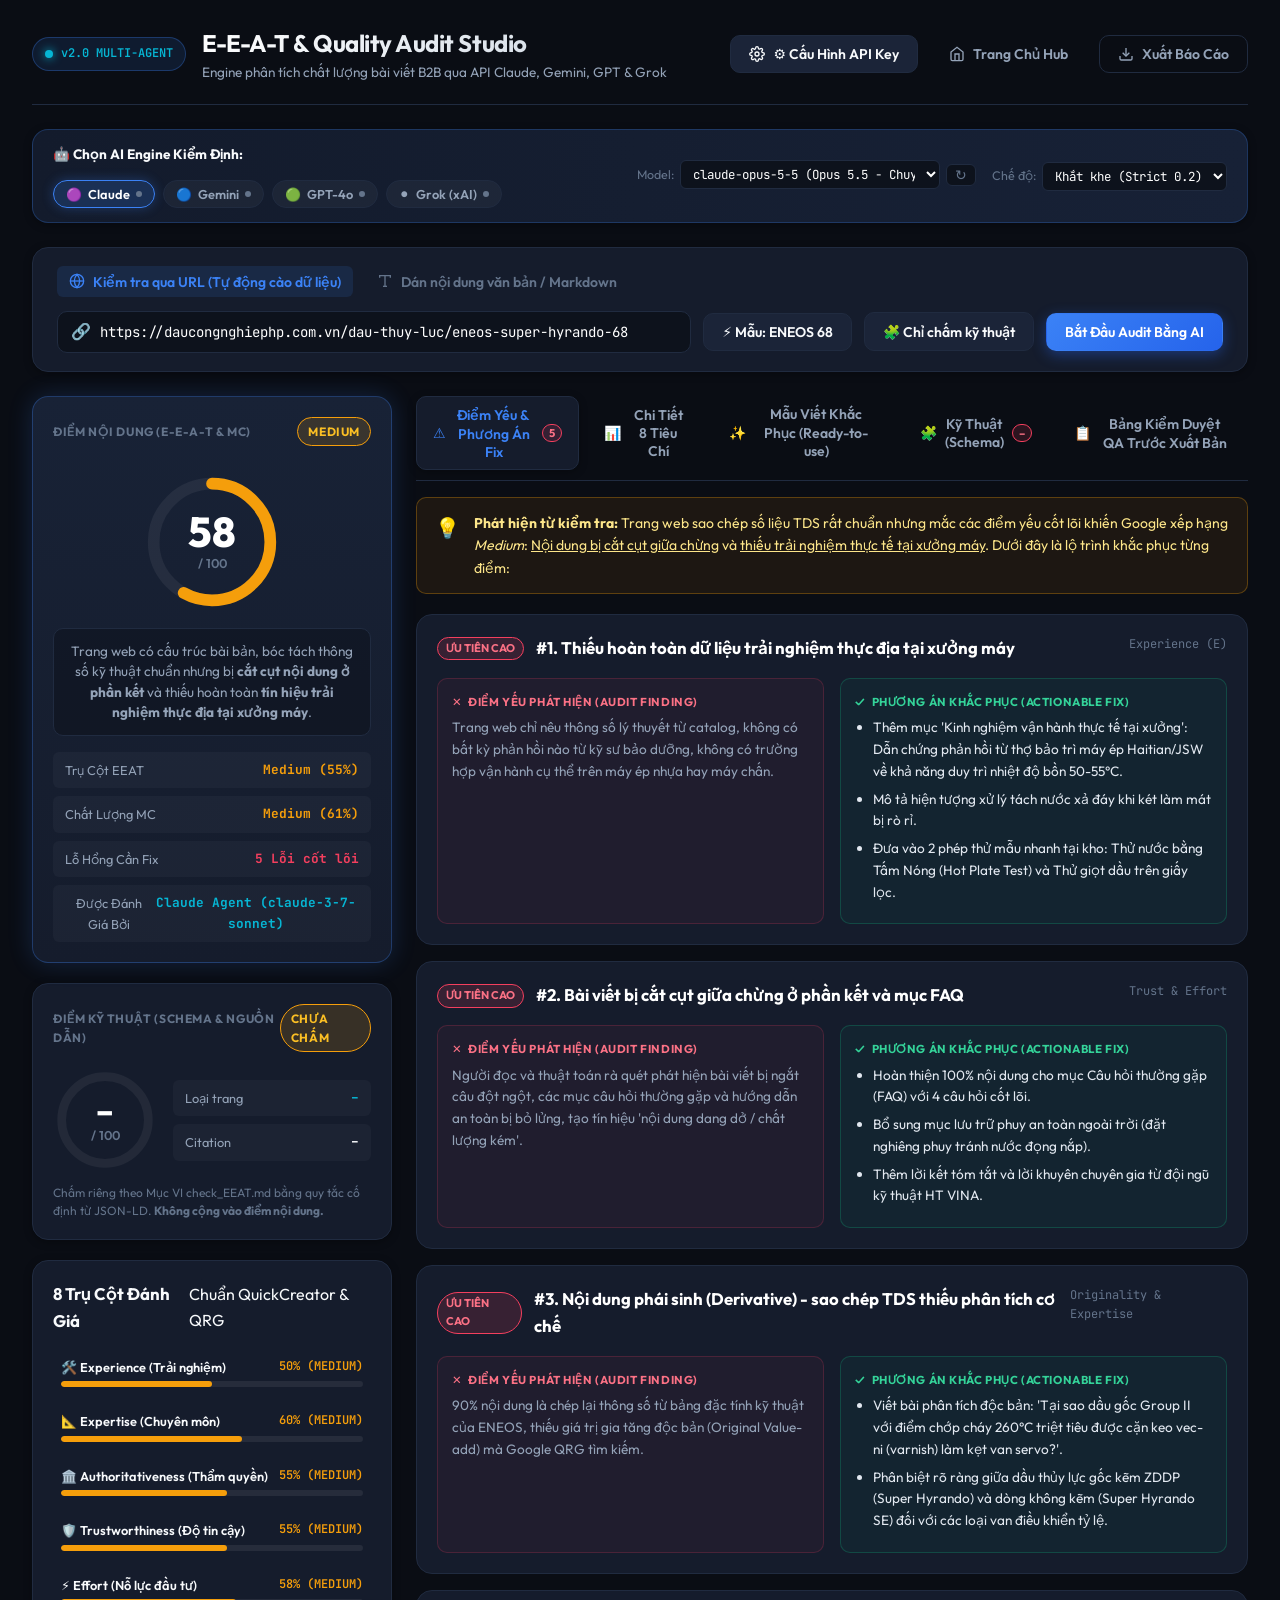
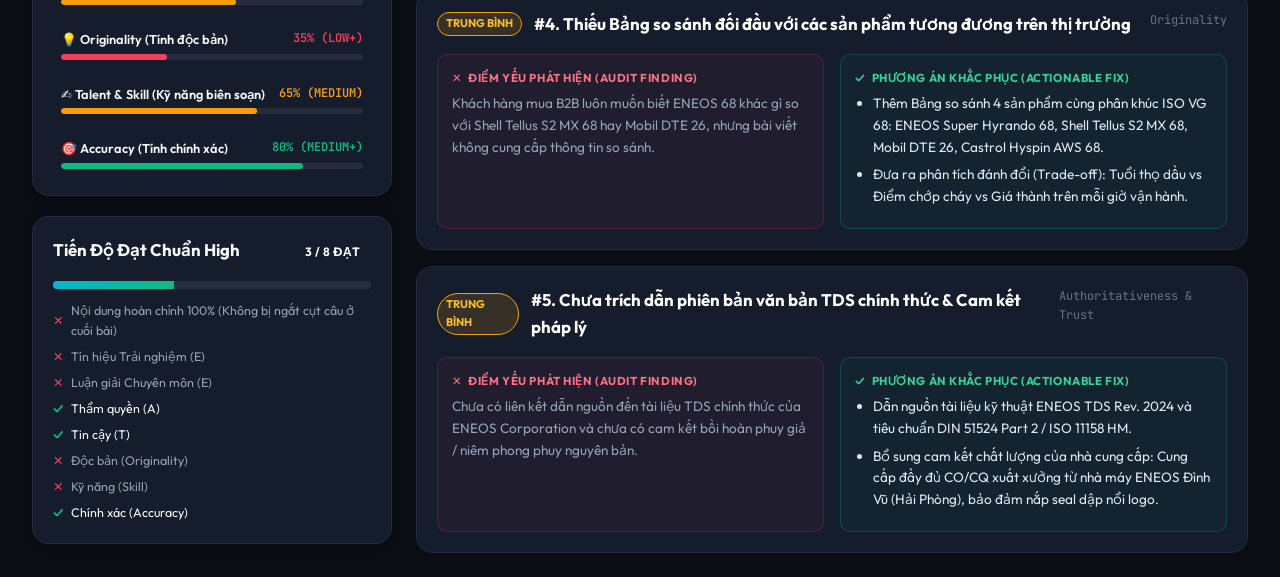
==== commit 668dfd21: "feat(eeat): model picker shows every Antigravity model, refresh button, remembers choice - Gemini ag" ====
--- a/eeat_app/index.html
+++ b/eeat_app/index.html
@@ -68,11 +68,15 @@
       </div>
 
       <div class="ai-bar-right">
-        <div class="model-select-group">
-          <label for="aiModelSelect" class="sub-label">Model:</label>
-          <select id="aiModelSelect" class="form-select-sm">
-            <!-- Populated via JS -->
-          </select>
+        <div class="model-select-wrap">
+          <div class="model-select-group">
+            <label for="aiModelSelect" class="sub-label">Model:</label>
+            <select id="aiModelSelect" class="form-select-sm">
+              <!-- Populated via JS -->
+            </select>
+            <button type="button" id="btnRefreshModels" class="model-refresh-btn" title="Lấy lại danh sách model và hạn mức">↻</button>
+          </div>
+          <div id="modelSourceInfo" class="model-source-info"></div>
         </div>
         <div class="temp-select-group">
           <label for="aiTempSelect" class="sub-label">Chế độ:</label>
--- a/eeat_app/style.css
+++ b/eeat_app/style.css
@@ -1092,9 +1092,40 @@
   gap: 6px;
 }
 
+.model-select-wrap {
+  display: flex;
+  flex-direction: column;
+  gap: 3px;
+  min-width: 0;
+}
+
+.model-select-wrap .form-select-sm {
+  max-width: 260px;
+}
+
+.model-refresh-btn {
+  background: var(--bg-input);
+  border: 1px solid var(--border-subtle);
+  border-radius: var(--radius-sm);
+  color: var(--text-muted);
+  padding: 2px 8px;
+  cursor: pointer;
+  font-size: 0.85rem;
+}
+
+.model-refresh-btn:hover { color: #fff; border-color: var(--accent-blue); }
+.model-refresh-btn.loading { animation: model-refresh-spin 1s linear infinite; }
+
+.model-source-info {
+  font-size: 0.7rem;
+  color: var(--text-muted);
+  max-width: 360px;
+}
+
 .sub-label {
   font-size: 0.78rem;
   color: var(--text-muted);
+  white-space: nowrap;
 }
 
 .form-select-sm {
@@ -1279,3 +1310,5 @@
 }
 .hidden { display: none !important; }
 .mb-4 { margin-bottom: 16px; }
+
+@keyframes model-refresh-spin { to { transform: rotate(360deg); } }
